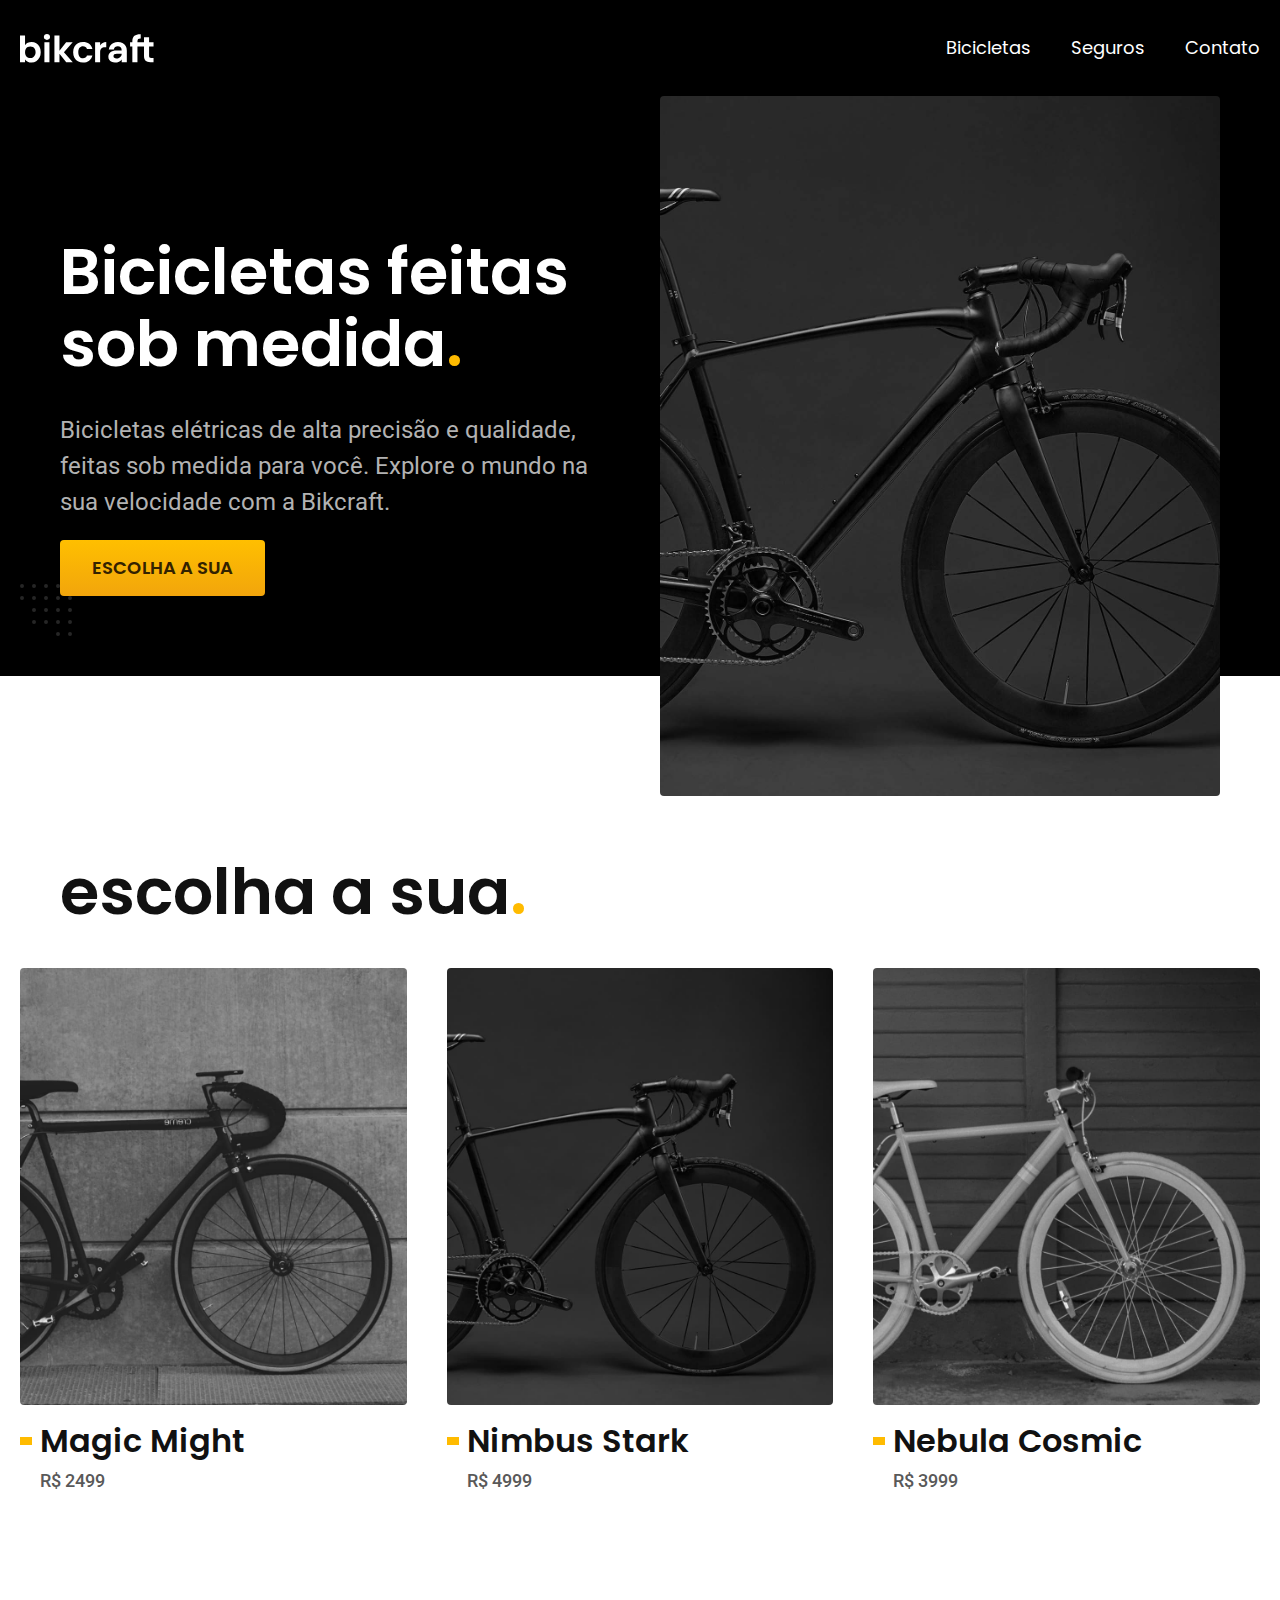
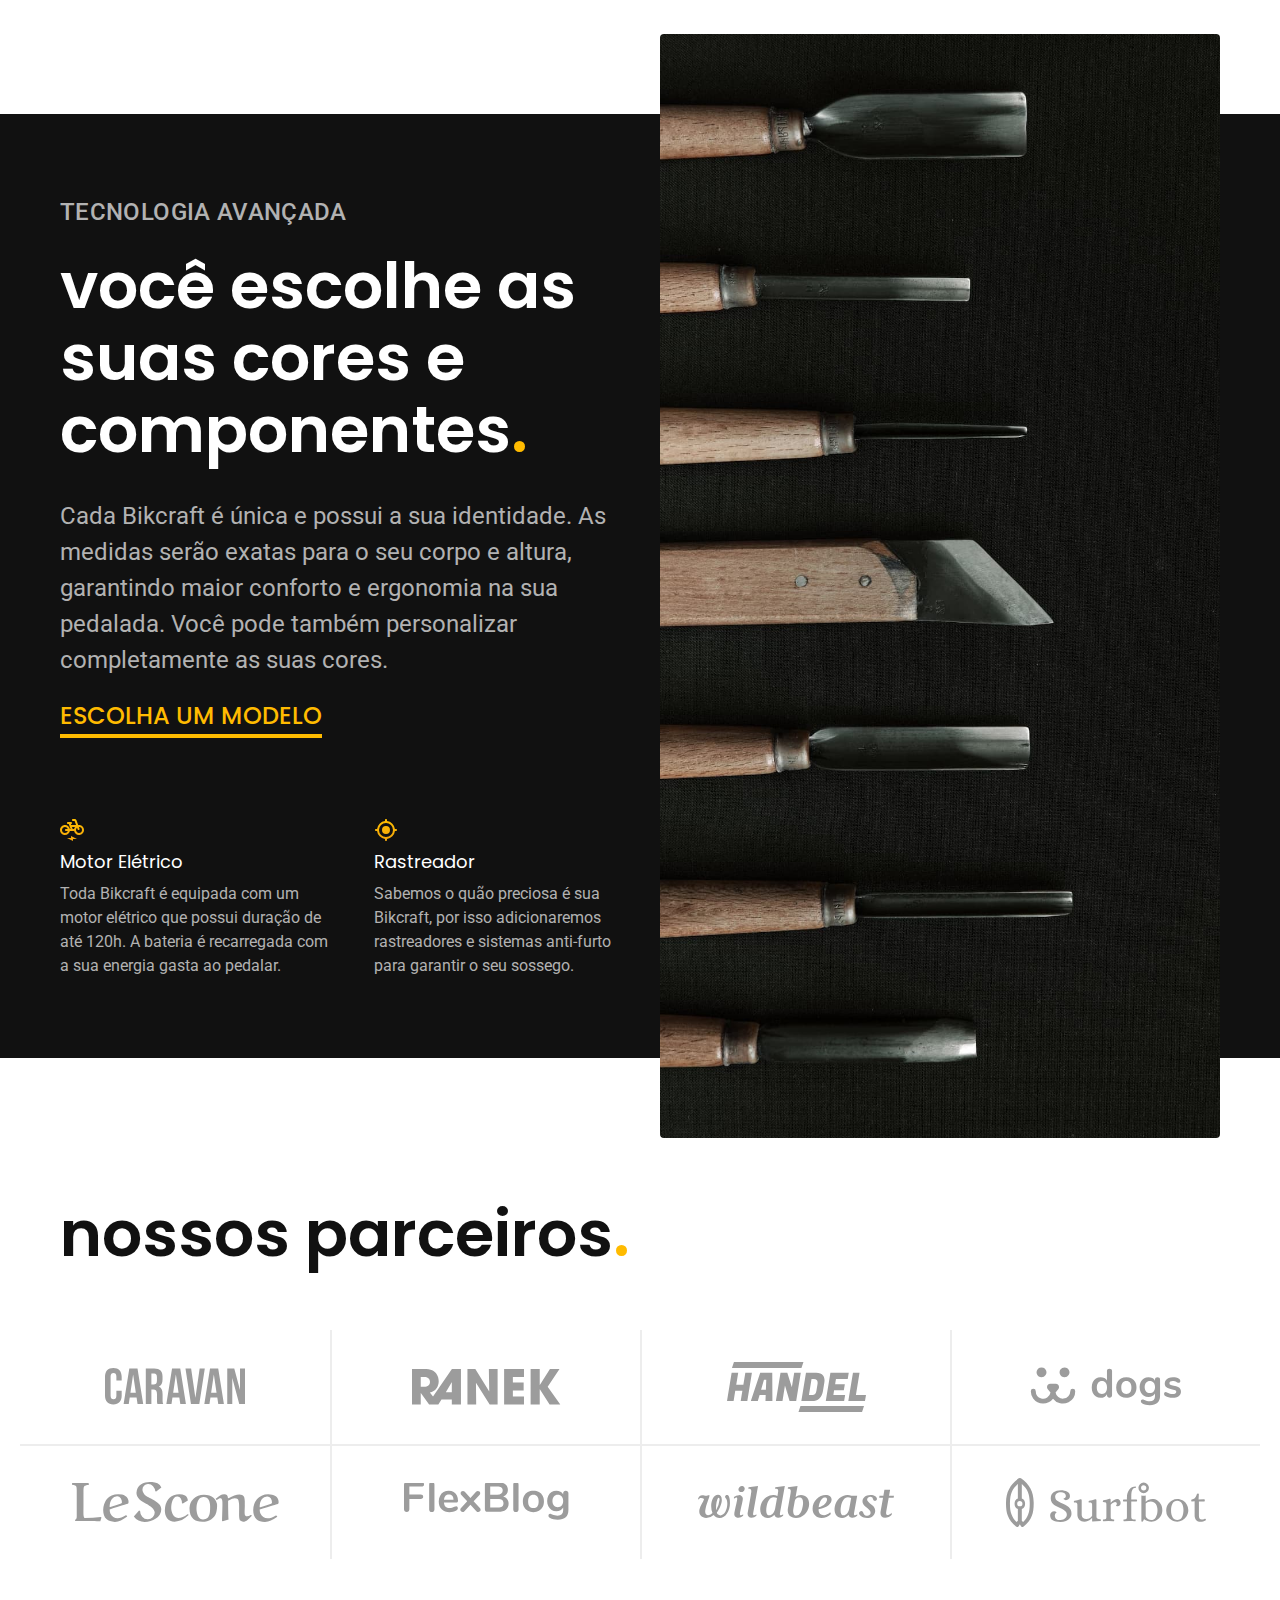
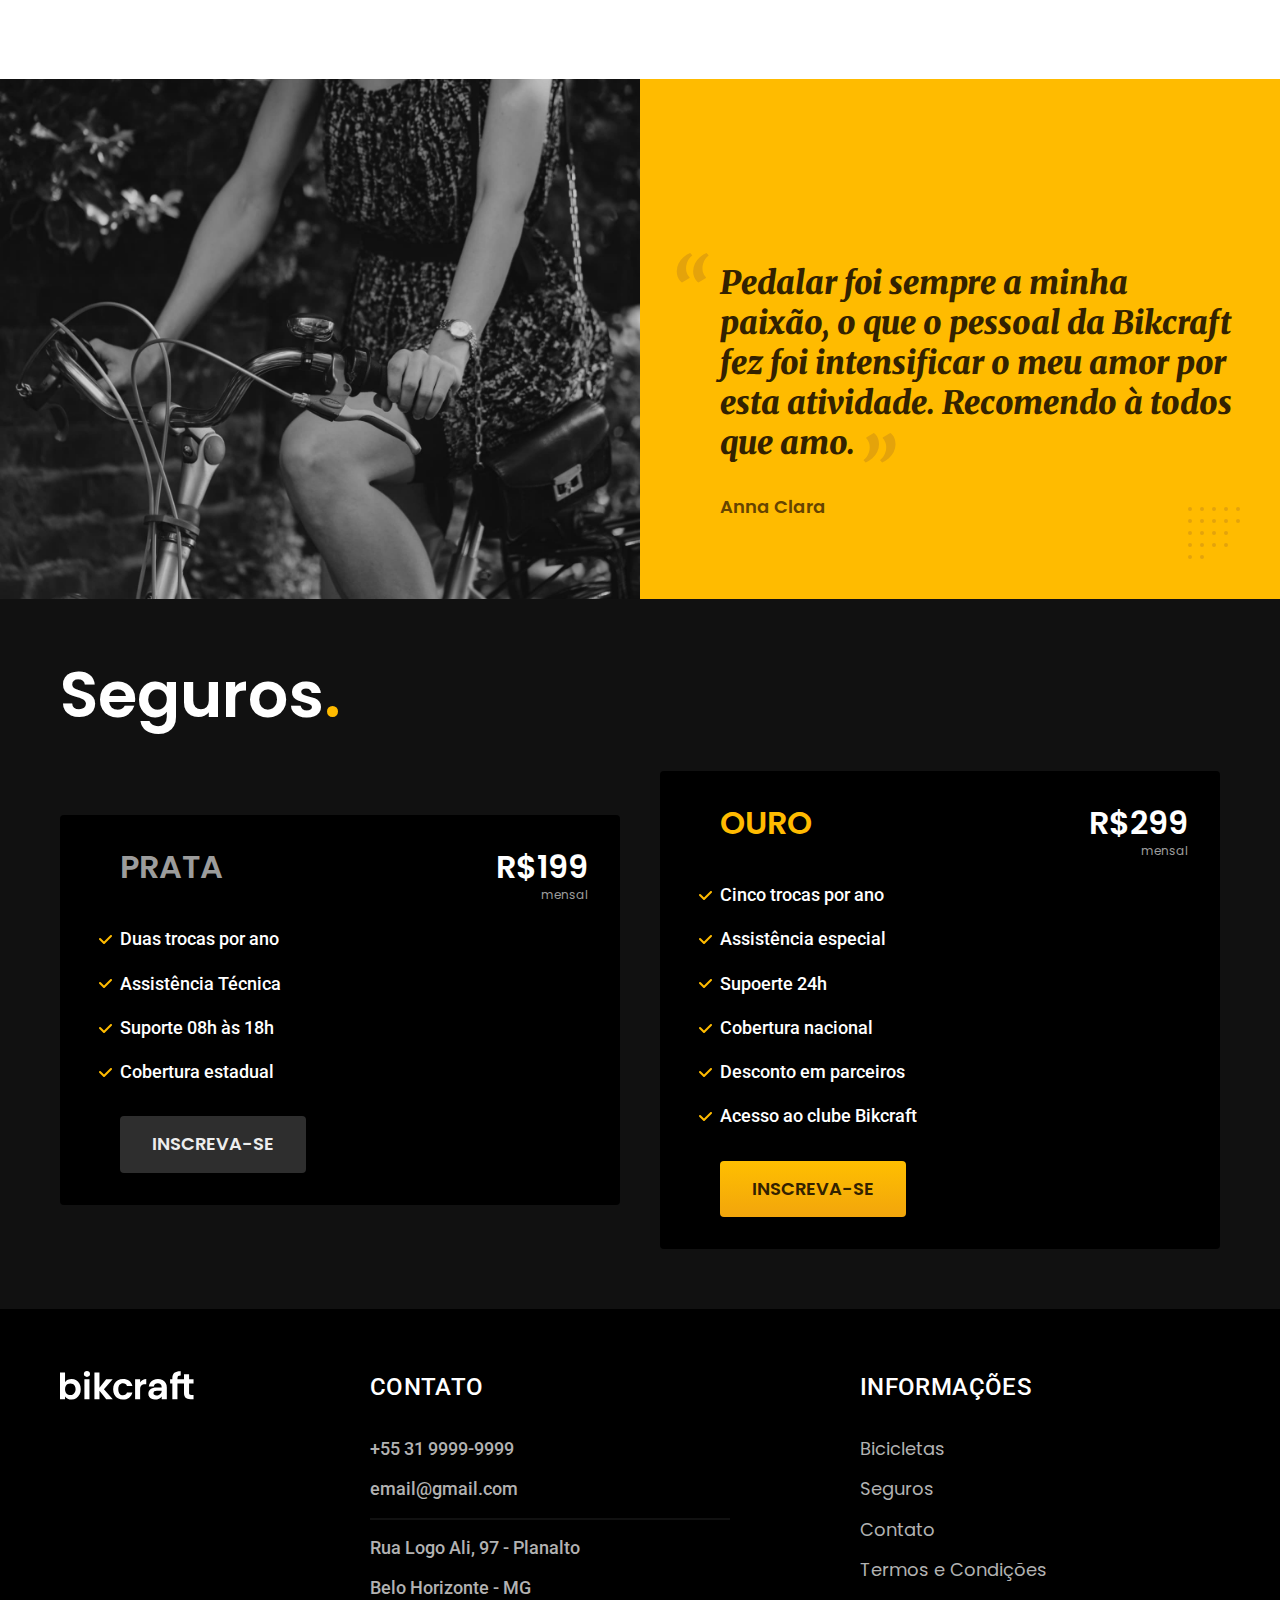
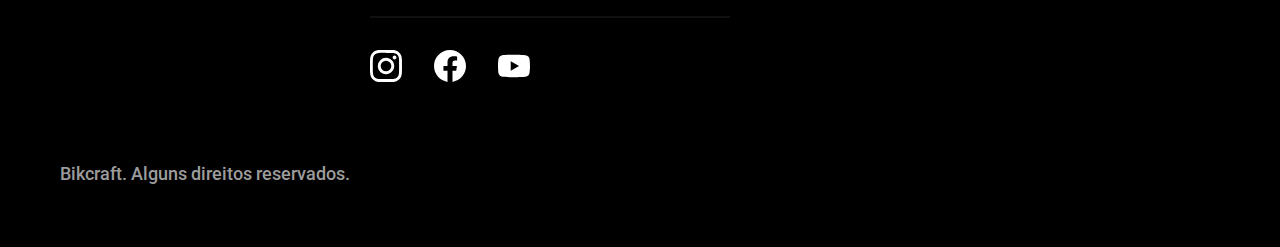
==== bikcraft/projeto-bikcraft/index.html @ 056b0518 "Add files via upload" ====
<!DOCTYPE html>
<html lang="pt-BR">

<head>
  <meta charset="UTF-8">
  <meta name="viewport" content="width=device-width, initial-scale=1.0">
  <title>Bikcraft - Bicicletas Elétricas</title>
  <meta name="description" content="Bicicletas Elétricas de alta precisão e qualidade feitas sob medida para o cliente. Explore o mundo na sua velocidade com a Bikcraft">
  <link rel="icon" href="./favicon.svg" type="image/svg+xml">
  <link rel="preload" href="./css/style.min.css" as="style">
  <link rel="stylesheet" href="./css/style.min.css">
  <link rel="preconnect" href="https://fonts.googleapis.com">
  <link rel="preconnect" href="https://fonts.gstatic.com" crossorigin>
  <link href="https://fonts.googleapis.com/css2?family=Merriweather:ital,wght@1,900&family=Poppins:wght@400;600&family=Roboto:wght@400;500&display=swap" rel="stylesheet">
  <script>document.documentElement.classList.add('js')</script>
</head>

<body>
  <header class="header-bg">
    <div class="header">
      <a href="./">
        <img src="./img/bikcraft.svg" width="136" height="32" alt="Bikcraft logo">
      </a>
      <nav aria-label="primaria">
        <ul class="header-menu font-1-m cor-0">
          <li><a href="./bicicletas.html">Bicicletas</a></li>
          <li><a href="./seguros.html">Seguros</a></li>
          <li><a href="./contato.html">Contato</a></li>
          </li>
        </ul>
      </nav>
    </div>
  </header>

  <main class="introducao-bg">
    <div class="introducao container">
      <div class="introducao-conteudo">
        <h1 class="font-1-xxl cor-0 fadeInDown" data-anime="200">Bicicletas feitas sob medida<span class="cor-p1">.</span></h1>
        <p class="font-2-l cor-5 fadeInDown" data-anime="400">Bicicletas elétricas de alta precisão e qualidade, feitas sob medida para você. Explore o mundo na sua velocidade com a Bikcraft.</p>
        <a class="botao fadeInDown" data-anime="600" href="./bicicletas.html">Escolha a sua</a>
      </div>
      <picture data-anime="800" class="fadeInDown">
        <source media="(max-width: 800px)" srcset="./img/bicicletas/nimbus.jpg">
        <img src="./img/fotos/introducao.jpg" width="1280" height="1600" alt="Bicicleta elétrica preta">
      </picture>

    </div>
  </main>

  <article class="bicicletas-lista">
    <h2 class="font-1-xxl container">escolha a sua<span class="cor-p1">.</span></h2>
    <ul>
      <li>
        <a href="./bicicletas/magic.html">
          <img src="./img/bicicletas/magic-home.jpg" width="920" height="1040" alt="Bicicleta preta Magic-Home">
          <h3 class="font-1-xl">Magic Might</h3>
          <span class="font-2-m cor-8">R$ 2499</span>
        </a>
      </li>
      <li>
        <a href="./bicicletas/nimbus.html">
          <img src="./img/bicicletas/nimbus-home.jpg" width="920" height="1040" alt="Bicicleta preta Nimbus-Stark">
          <h3 class="font-1-xl">Nimbus Stark</h3>
          <span class="font-2-m cor-8">R$ 4999</span>
        </a>
      </li>
      <li>
        <a href="./bicicletas/magic.html">
          <img src="./img/bicicletas/nebula-home.jpg" width="920" height="1040" alt="Bicicleta cinza Nebula-Cosmic">
          <h3 class="font-1-xl">Nebula Cosmic</h3>
          <span class="font-2-m cor-8">R$ 3999</span>
        </a>
      </li>
    </ul>
  </article>

  <article class="tecnologia-bg">
    <div class="tecnologia container">
      <div class="tecnologia-conteudo">
        <span class="font-2-l-b cor-5">Tecnologia Avançada</span>
        <h2 class="font-1-xxl cor-0">você escolhe as suas cores e componentes<span class="cor-p1">.</span></h2>
        <p class="font-2-l cor-5">Cada Bikcraft é única e possui a sua identidade. As medidas serão exatas para o seu corpo e altura, garantindo maior conforto e ergonomia na sua pedalada. Você pode também personalizar completamente as suas cores.</p>
        <a class="link" href="./bicicletas.html">Escolha um modelo</a>
        <div class="tecnologia-vantagens">
          <div>
            <img src="./img/icones/eletrica.svg" width="24" height="24" alt="">
            <h3 class="font-1-m cor-0">Motor Elétrico</h3>
            <p class="font-2-s cor-5">Toda Bikcraft é equipada com um motor elétrico que possui duração de até 120h. A bateria é recarregada com a sua energia gasta ao pedalar.</p>
          </div>
          <div>
            <img src="./img/icones/rastreador.svg" width="24" height="24" alt="">
            <h3 class="font-1-m cor-0">Rastreador</h3>
            <p class="font-2-s cor-5">Sabemos o quão preciosa é sua Bikcraft, por isso adicionaremos rastreadores e sistemas anti-furto para garantir o seu sossego.</p>
          </div>
        </div>
      </div>
      <div class="tecnologia-imagem">
        <img src="./img/fotos/tecnologia.jpg" width="1200" height="1920" alt="">
      </div>
    </div>
  </article>

  <section class="parceiros" aria-label="Nossos Parceiros">
    <h2 class="font-1-xxl container">nossos parceiros<span class="cor-p1">.</span></h2>

    <ul>
      <li><img src="./img/parceiros/caravan.svg" width="140" height="38" alt="caravan"></li>
      <li><img src="./img/parceiros/ranek.svg" width="149" height="36" alt="ranek.svg"></li>
      <li><img src="./img/parceiros/handel.svg" width="139" height="50" alt="handel.svg"></li>
      <li><img src="./img/parceiros/dogs.svg" width="152" height="39" alt="dogs"></li>
      <li><img src="./img/parceiros/lescone.svg" width="208" height="41" alt="lescone.svg"></li>
      <li><img src="./img/parceiros/flexblog.svg" width="165" height="38" alt="flexblog.svg"></li>
      <li><img src="./img/parceiros/wildbeast.svg" width="196" height="34" alt="wildbeast.svg"></li>
      <li><img src="./img/parceiros/surfbot.svg" width="200" height="49" alt="surfbot.svg"></li>

    </ul>
  </section>

  <section class="depoimento" aria-label="Depoimento">
    <div>
      <img src="./img/fotos/depoimento.jpg" width="1560" height="1360" alt="Pessoa pedalando uma bicicleta Bikcraft">
    </div>
    <div class="depoimento-conteudo">
      <blockquote class="font-1-xl cor-p5">
        <p>Pedalar foi sempre a minha paixão, o que o pessoal da Bikcraft fez foi intensificar o meu amor por esta atividade. Recomendo à todos que amo.</p>
      </blockquote>
      <span class="font-1-m-b cor-p4">Anna Clara</span>
    </div>
  </section>

  <article class="seguros-bg">
    <div class="seguros container">
      <h2 class="font-1-xxl cor-0">Seguros<span class="cor-p1">.</span></h2>
      <div class="seguros-item">
        <h3 class="font-1-xl cor-6">PRATA</h3>
        <span class="font-1-xl cor-0">R$199 <span class="font-1-xs cor-6">mensal</span></span>
        <ul class="font-2-m cor-0">
          <li>Duas trocas por ano</li>
          <li>Assistência Técnica</li>
          <li>Suporte 08h às 18h</li>
          <li>Cobertura estadual</li>
        </ul>
        <a class="botao secundario" href="./orcamento.html">Inscreva-se</a>
      </div>
      <div class="seguros-item">
        <h3 class="font-1-xl cor-p1">OURO</h3>
        <span class="font-1-xl cor-0">R$299 <span class="font-1-xs cor-6">mensal</span></span>
        <ul class="font-2-m cor-0">
          <li>Cinco trocas por ano</li>
          <li>Assistência especial</li>
          <li>Supoerte 24h</li>
          <li>Cobertura nacional</li>
          <li>Desconto em parceiros</li>
          <li>Acesso ao clube Bikcraft</li>
        </ul>
        <a class="botao" href="./orcamento.html">Inscreva-se</a>
      </div>
    </div>
  </article>

  <footer class="footer-bg">
    <div class="footer container">
      <img src="./img/bikcraft.svg" width="136" height="32" alt="Bikcraft">
      <div class="footer-contato">
        <h3 class="font-2-l-b cor-0">CONTATO</h3>
        <ul class="font-2-m cor-5">
          <li><a href="tel:+553199999999">+55 31 9999-9999</a></li>
          <li><a href="mailto:email@gmail.com">email@gmail.com</a></li>
          <li>Rua Logo Ali, 97 - Planalto</li>
          <li>Belo Horizonte - MG</li>
        </ul>
        <div class="footer-redes">
          <a href="./">
            <img src="./img/redes/instagram.svg" alt="Instagram">
          </a>
          <a href="./">
            <img src="./img/redes/facebook.svg" alt="Facebook">
          </a>
          <a href="./">
            <img src="./img/redes/youtube.svg" alt="Youtube">
          </a>
        </div>
      </div>
      <div class="footer-informacoes">
        <h3 class="font-2-l-b cor-0">Informações</h3>
        <nav>
          <ul class="font-1-m cor-5">
            <li><a href="./bicicletas.html">Bicicletas</a></li>
            <li><a href="./seguros.html">Seguros</a></li>
            <li><a href="./contato.html">Contato</a></li>
            <li><a href="./termos.html">Termos e Condições</a></li>
          </ul>
        </nav>
      </div>
      <p class="footer-copy font-2-m cor-6">Bikcraft. Alguns direitos reservados.</p>
    </div>
  </footer>

  <script src="./js/plugins/simple-anime.js"></script>
  <script src="./js/script.js"></script>
</body>

</html>
---- bikcraft/projeto-bikcraft/css/style.min.css ----
body{margin:0;font-family:Arial,Helvetica,sans-serif;color:#111}blockquote,dd,h1,h2,h3,h4,p,ul{margin:0}ul{margin:0;padding:0;list-style:none}a{text-decoration:none;color:inherit}img{max-width:100%;height:auto;display:block}img[src$=".jpg"]{border-radius:4px}.font-1-xs{font:400 0.75rem/1.35 Poppins,sans-serif}.font-2-xs{font:400 0.875rem/1.43 Roboto,sans-serif}.font-1-s{font:400 1rem/1.5 Poppins,sans-serif}.font-2-s{font:400 1rem/1.5 Roboto,sans-serif}.font-1-m,.font-1-m-b{font:400 1.125rem/1.35 Poppins,sans-serif}.font-1-m-b{font-weight:600}.font-2-m{font:500 1.125rem/1.35 Roboto,sans-serif}.font-1-l{font:400 1.5rem/1.5 Poppins,sans-serif}.font-2-l,.font-2-l-b{font:400 1.5rem/1.5 Roboto,sans-serif}.font-2-l-b{font-weight:500;letter-spacing:.015em;text-transform:uppercase}.font-1-xl{font:600 2rem/1.25 Poppins,sans-serif}.font-2-xl{font:500 2rem/1.25 Roboto,sans-serif}.font-1-xxl{font:600 4rem/1.125 Poppins,sans-serif}@media (max-width:1200px){.font-1-xxl{font-size:3rem}.font-2-l,.font-2-l-b{font-size:1.125rem}}@media (max-width:800px){.font-1-xxl{font-size:2rem}.font-1-xl,.font-2-xl{font-size:1.5rem}}:root{--cor-0:#ffffff;--cor-1:#f7f7f7;--cor-2:#ededed;--cor-3:#dedede;--cor-4:#cccccc;--cor-5:#b2b2b2;--cor-6:#9c9c9c;--cor-7:#717171;--cor-8:#595959;--cor-9:#404040;--cor-10:#2e2e2e;--cor-11:#111111;--cor-12:#000000;--cor-p1:#ffbb00;--cor-p2:#e4a30b;--cor-p3:#a66f00;--cor-p4:#664400;--cor-p5:#332200}.cor-0{color:var(--cor-0)}.cor-1{color:var(--cor-1)}.cor-2{color:var(--cor-2)}.cor-3{color:var(--cor-3)}.cor-4{color:var(--cor-4)}.cor-5{color:var(--cor-5)}.cor-6{color:var(--cor-6)}.cor-7{color:var(--cor-7)}.cor-8{color:var(--cor-8)}.cor-9{color:var(--cor-9)}.cor-10{color:var(--cor-10)}.cor-11{color:var(--cor-11)}.cor-12{color:var(--cor-12)}.cor-p1{color:var(--cor-p1)}.cor-p2{color:var(--cor-p2)}.cor-p3{color:var(--cor-p3)}.cor-p4{color:var(--cor-p4)}.cor-p5{color:var(--cor-p5)}.js .fadeInDown{transform:translate3d(0,-20px,0)}.js .fadeInUp{transform:translate3d(0,20px,0)}.js .fadeInRight{transform:translate3d(20px,0,0)}.js .fadeInLeft{transform:translate3d(-20px,0,0)}.js [data-anime]{opacity:0}.js .anime{opacity:1;transform:none;transition:transform .8s,opacity .8s}.header-bg{background-color:var(--cor-12)}.header{display:flex;flex-wrap:wrap;gap:20px;justify-content:space-between;align-items:center;padding-top:20px;padding-bottom:20px;margin-left:20px;margin-right:20px}.header-menu{display:flex;gap:40px;flex-wrap:wrap}.header-menu a{display:inline-block;padding:16px 0;position:relative}.header-menu a::after{content:"";display:block;height:2px;width:0;background-color:var(--cor-0);margin-top:4px;transition:.3s;position:absolute}.header-menu a.ativo::after,.header-menu a:hover:after{width:100%}@media (max-width:800px){.header-menu{gap:20px}.header-menu a{background:var(--cor-11);padding:12px 16px;border-radius:4px}.header-menu a:hover{background-color:var(--cor-10)}.header a::after{display:none}}@media (max-width:600px){.header-menu{gap:12px}.header-menu a{padding:8px 12px;font-size:14px}}.footer-bg{background-color:var(--cor-12)}.footer{display:grid;grid-template-columns:3fr 5fr 4fr;gap:40px;padding-top:60px;padding-bottom:60px}.footer h3{margin-bottom:32px}.footer-contato ul{margin-bottom:32px}.footer-contato li:nth-child(2n):after{content:"";display:block;max-width:360px;height:2px;background:var(--cor-11);margin-top:16px}.footer li{margin-bottom:16px}.footer-redes{display:flex;gap:32px}.footer a:hover{color:var(--cor-0)}.footer-copy{grid-column:1/-1;margin-top:40px}@media (max-width:800px){.footer>img{display:none}.footer{grid-template-columns:1fr 1fr}}@media (max-width:600px){.footer{grid-template-columns:1fr;gap:60px}.footer-copy{margin-top:0}}.container{box-sizing:border-box;max-width:1200px;padding-left:20px;padding-right:20px;margin-left:auto;margin-right:auto}.botao{display:inline-block;padding:16px 32px;background:linear-gradient(#ffbf00,#f2a50c);border-radius:4px;box-shadow:0 1px 2px rgba(0,0,0,.1);text-transform:uppercase;color:var(--cor-p5);font:600 1.125rem/1.35 Poppins,sans-serif;max-width:max-content;border:none;cursor:pointer}.botao:hover{background:linear-gradient(#ffb60d,#e59417)}.botao.secundario{background:var(--cor-10);color:var(--cor-2)}.botao.secundario:hover{background:var(--cor-9)}.botao.seta{display:flex;align-items:center}.botao.seta::after{content:"";display:inline-block;width:18px;height:10px;margin-left:12px;background:url(../img/icones/seta.svg);transition:transform .2s}.botao.seta:hover::after{transform:translateX(4px)}@media (max-width:600px){.botao{padding:12px 16px;font-size:16px}}.link{display:inline-block;color:var(--cor-p1);font:500 1.5rem/1.5 Poppins,sans-serif;text-transform:uppercase}.link::after{content:"";display:block;width:100%;height:4px;background-color:currentColor}.link:hover{color:var(--cor-0)}.titulo-bg{padding-top:60px;padding-bottom:60px;background-color:var(--cor-11)}.titulo{background:url("../img/dec/top-right.svg") no-repeat top right 20px}.titulo p{margin-bottom:4px}@media (max-width:800px){.titulo-bg{padding-top:40px;padding-bottom:40px}.titulo p{font-size:1rem;text-transform:uppercase;font-weight:400}}.form{display:grid;grid-template-columns:1fr 1fr;gap:20px}.form label{display:block;font:400 1rem/1.5 Poppins,sans-serif;margin-bottom:4px}.form .col-2{grid-column:span 2}.form input[type=email],.form input[type=text],.form textarea{font:400 1rem/1.5 Roboto,sans-serif;background:var(--cor-1);border:1px solid var(--cor-2);padding:12px;border-radius:4px;width:100%;box-sizing:border-box}.form input[type=email]:focus,.form input[type=text]:focus,.form textarea:focus{outline:0;border-color:var(--cor-p1);background:var(--cor-0);box-shadow:0 0 0 2px #fea}@media (max-width:600px){.form{grid-template-columns:1fr}.form .col-2{grid-column:1}}.introducao-bg{background:var(--cor-12) url("../img/dec/bottom-left.svg") no-repeat bottom 160px left 20px;box-shadow:inset 0 -120px var(--cor-0)}.introducao{display:grid;grid-template-columns:1fr 1fr;gap:0 40px}.introducao-conteudo{align-self:end;padding-bottom:200px}.introducao img{height:100%;width:100%;object-fit:cover;border-radius:4px}.introducao h1{margin-bottom:32px}.introducao p{margin-bottom:20px}@media (max-width:800px){.introducao-bg{background:var(--cor-11);padding-top:40px;box-shadow:inset 0 -60px var(--cor-0)}.introducao{grid-template-columns:1fr;gap:32px}.introducao-conteudo{padding-bottom:0}.introducao h1{margin-bottom:16px}.introducao img{height:300px;width:100%}}.tecnologia-bg{background-color:var(--cor-11);box-shadow:inset 0 80px var(--cor-0),inset 0 -80px var(--cor-0)}.tecnologia{display:grid;grid-template-columns:1fr 1fr;gap:40px}.tecnologia-imagem img{height:100%;width:100%;object-fit:cover;object-position:left}.tecnologia-conteudo{padding-top:160px;padding-bottom:160px}.tecnologia-conteudo>span{display:block;margin-bottom:20px}.tecnologia-conteudo h2{margin-bottom:32px}.tecnologia-conteudo>p{margin-bottom:20px}.tecnologia a{margin-bottom:80px}.tecnologia-vantagens{display:flex;gap:40px}.tecnologia-vantagens h3{margin-bottom:8px;width:max-content}.tecnologia-vantagens img{width:24px;margin-bottom:8px}@media (max-width:800px){.tecnologia-bg{box-shadow:initial}.tecnologia{grid-template-columns:1fr}.tecnologia-conteudo{padding-top:60px;padding-bottom:60px}.tecnologia-imagem{display:none}.tecnologia a{margin-bottom:60px}}@media (max-width:800px){.tecnologia-vantagens{flex-direction:column}}.parceiros{padding-top:60px;padding-bottom:120px}.parceiros h2{margin-bottom:60px}.parceiros ul{padding:0 20px;max-width:1400px;display:grid;grid-template-columns:repeat(4,1fr);margin:0 auto}.parceiros li{display:flex;padding:32px;border-left:2px solid var(--cor-2)}.parceiros img{margin:auto}.parceiros li:first-child,.parceiros li:nth-child(5){border-left:none}.parceiros li:nth-child(n+5){border-top:2px solid var(--cor-2)}@media (max-width:800px){.parceiros{padding-bottom:60px}.parceiros li{display:flex;padding:20px}.parceiros h2{margin-bottom:20px}.parceiros ul{grid-template-columns:repeat(2,1fr)}.parceiros li:nth-child(n+3){border-top:2px solid var(--cor-2)}.parceiros li:nth-child(odd){border-left:none}}.depoimento{display:grid;grid-template-columns:1fr 1fr;background-color:var(--cor-p1);overflow:hidden}.depoimento img{width:100%;height:100%;object-fit:cover;border-radius:0}.depoimento-conteudo{padding:40px 40px 80px 80px;align-self:end;background:url("../img/dec/bottom-right-p.svg") no-repeat bottom 40px right 40px}.depoimento-conteudo p{max-width:32ch;font-family:Merriweather,serif;font-style:italic;font-weight:900;margin-bottom:32px;position:relative}.depoimento p::after,.depoimento p::before{font-size:5rem;color:var(--cor-p2);position:absolute}.depoimento p::before{content:"“";left:-50px;top:-20px}.depoimento p::after{content:"”"}@media (min-width:1200px){.depoimento img{max-height:520px}}@media (max-width:800px){.depoimento{grid-template-columns:1fr;text-align:center}.depoimento img{max-height:200px}.depoimento-conteudo{padding:40px 20px;justify-self:center}}.bicicleta{display:grid;grid-template-columns:1fr 1fr;align-items:start;gap:40px;padding-top:60px;padding-bottom:60px}#bicicleta .titulo p{text-transform:uppercase}.bicicleta-imagens{display:flex;flex-wrap:wrap;gap:20px;margin-left:20px}.bicicleta-imagens img{flex:1;min-width:200px}.bicicleta-imagens img:first-child{min-width:100%}.bicicleta-conteudo>p{margin-bottom:32px}.bicicleta-comprar{display:grid;grid-template-columns:max-content auto;align-items:center;justify-items:start;gap:8px 12px;margin-bottom:40px}.bicicleta-comprar a{grid-row:span 2}.bicicleta-comprar span{display:flex;align-items:center;background-color:var(--cor-12);padding:4px 8px;border-radius:4px;gap:8px}.bicicleta-conteudo h2{text-transform:uppercase;letter-spacing:.015rem;margin-bottom:12px}.bicicleta-ficha,.bicicleta-informacoes{padding:32px;background-color:var(--cor-12);border-radius:4px;margin-right:32px}.bicicleta-informacoes{margin-bottom:40px;display:grid;grid-template-columns:1fr 1fr;gap:32px}.bicicleta-informacoes img{width:24px;margin-bottom:8px}.bicicleta-informacoes h3{margin-bottom:8px}.bicicleta-ficha li{padding:4px 0;display:flex;justify-content:space-between;border-bottom:1px solid var(--cor-11)}.bicicleta-ficha li:last-child{border-bottom:none}.bicicleta-ficha span{color:var(--cor-6)}@media (max-width:800px){.bicicleta{grid-template-columns:1fr;padding-top:40px;padding-bottom:40px}.bicicleta-imagens{grid-row:2}.bicicleta-conteudo{padding:20px}}@media (max-width:400px){.bicicleta-informacoes{grid-template-columns:1fr}.bicicleta-comprar{grid-template-columns:1fr}}.seguro-bg{background-color:var(--cor-11);box-shadow:inset 0 120px var(--cor-0),inset 0 -120px var(--cor-12)}.seguro{display:grid;grid-template-columns:1fr 1fr;gap:40px}.seguro-imagem img{width:100%;height:100%;object-fit:cover}.seguro-conteudo{padding-top:180px;padding-bottom:180px}.seguro h2{margin-bottom:32px}.seguro p{margin-bottom:20px}@media (max-width:800px){.seguro{grid-template-columns:1fr}.seguro-conteudo{grid-row:1;padding-top:40px;padding-bottom:0}.seguro-bg{box-shadow:inset 0 -60px var(--cor-12)}}.bicicletas-lista{padding-top:60px;padding-bottom:120px}.bicicletas-lista h2{margin-bottom:40px}.bicicletas-lista ul{display:flex;gap:40px;padding:0 20px 20px 20px;max-width:1400px;margin-left:auto;margin-right:auto;overflow-x:auto}#bicicleta .bicicletas-lista ul{padding:0 0 20px 0}.bicicletas-lista li{flex:1;min-width:280px}.bicicletas-lista a{display:block}.bicicletas-lista img{margin-bottom:16px}.bicicletas-lista h3{margin-bottom:8px;display:flex;align-items:center}.bicicletas-lista h3::before{content:"";display:inline-block;height:8px;width:12px;margin-right:8px;background-color:var(--cor-p1);transition:width .2s}.bicicletas-lista a:hover h3::before{width:24px}.bicicletas-lista li span{padding-left:20px}@media (max-width:800px){.bicicletas-lista{padding-bottom:60px}.bicicletas-lista ul{gap:20px}}.bicicletas-bg{background-image:linear-gradient(to right,var(--cor-0) 30%,var(--cor-11) 0)}.bicicletas{display:grid;grid-template-columns:1fr 1fr;gap:40px;padding-top:60px;padding-bottom:60px;background:url("../img/dec/top-right.svg") no-repeat top 40px right 20px}.bicicletas-imagem{position:relative}.bicicletas-imagem span{background:var(--cor-12);padding:8px 16px 8px 8px;display:inline-block;position:absolute;top:20px;right:0;border-radius:4px 0 0 4px}.bicicletas-conteudo{display:grid;grid-template-columns:1fr auto;align-content:start}.bicicletas h2,.bicicletas p{grid-column:1/-1}.bicicletas h2{margin-bottom:20px}.bicicletas h2::before{content:"";display:block;width:12px;height:8px;background-color:var(--cor-p1);margin-bottom:8px}.bicicletas p{margin-bottom:32px}.bicicletas a{place-self:end}.bicicletas li{display:flex;align-items:center}.bicicletas li+li{margin-top:16px}.bicicletas-conteudo img{width:24px;margin-right:8px}@media (max-width:800px){.bicicletas-bg{background:var(--cor-11)}.bicicletas{grid-template-columns:1fr;gap:20px;padding-top:40px;padding-bottom:40px}}@media (max-width:600px){.bicicletas-conteudo{grid-template-columns:1fr}.bicicletas-conteudo ul{font-size:1rem;grid-template-columns:1fr 1fr;margin-bottom:32px}.bicicletas a{place-self:start}}#contato{background:linear-gradient(var(--cor-11) 600px,var(--cor-1) 0)}.contato{display:grid;grid-template-columns:5fr 7fr}.contato-dados,.contato-formulario{padding:60px;box-shadow:0 1px 2px rgba(0,0,0,.1)}.contato-dados{border-radius:4px 0 0 4px;background:var(--cor-12);background:var(--cor-12) url("../img/dec/bottom-left.svg") no-repeat bottom 20px left 20px}.contato-formulario{border-radius:0 5px 5px 0;background:var(--cor-0) url("../img/dec/bottom-right.svg") no-repeat bottom 20px right 20px}.contato-dados h2{margin-bottom:60px}.contato-endereco{margin-bottom:32px;padding-left:28px;background:url(../img/icones/local.svg) no-repeat 0 2px}.contato-endereco p{margin-bottom:8px}.contato-meios a{display:block;max-width:max-content;margin-bottom:8px;padding-left:28px}.contato-meios a:hover{color:var(--cor-0)}.contato-meios a:first-child{background:url("../img/icones/email.svg") no-repeat 0 2px}.contato-meios a:nth-child(2){margin-bottom:32px}.contato-meios a:nth-child(3){background:url("../img/icones/telefone.svg") no-repeat 0 2px;margin-bottom:60px}.contato-redes{display:flex;gap:32px;padding-left:28px}@media (max-width:800px){.contato{grid-template-columns:1fr}.contato-dados,.contato-formulario{padding:20px}.contato-dados{border-radius:4px 4px 0 0;background:var(--cor-12)}.contato-formulario{border-radius:0 0 4px 4px}.contato-dados h2,.contato-meios a:nth-child(3){margin-bottom:32px}.contato-redes{margin-bottom:12px}}.lojas{display:grid;grid-template-columns:1fr 1fr;gap:0 40px;padding-top:120px;padding-bottom:120px}.lojas h2{grid-column:1/-1;margin-bottom:60px}.lojas img{border-radius:4px 4px 0 0}.lojas-item{border-radius:4px;background-color:var(--cor-0);box-shadow:0 1px 2px rgba(0,0,0,.1)}.lojas-conteudo{display:grid;grid-template-columns:1fr 1fr;gap:32px 16px;padding:32px}.lojas-conteudo h3,.lojas-tempo{grid-column:1/-1}.lojas-dados{display:grid;gap:8px;border-left:2px solid var(--cor-2);padding-left:12px}.lojas-tempo{display:flex;align-items:center;gap:8px}@media (max-width:800px){.lojas{gap:20px;padding-top:60px;padding-bottom:60px}.lojas h2{margin-bottom:32px}.lojas-conteudo{grid-template-columns:1fr}}@media (max-width:600px){.lojas{grid-template-columns:1fr}}.perguntas{padding-top:120px;padding-bottom:120px}.perguntas h2{margin-bottom:60px}.perguntas dl>div{padding:20px;border-radius:4px}.perguntas dl>div:nth-child(odd){background-color:var(--cor-1)}.perguntas button{display:grid;grid-template-columns:auto 1fr auto;align-items:center;gap:8px;cursor:pointer;border:none;background:0 0;width:100%;text-align:left}.perguntas button::before{content:"";display:inline-block;width:12px;height:8px;background-color:var(--cor-p1)}.perguntas button::after{content:"";display:inline-block;width:14px;height:6px;background:url(../img/icones/seta-abrir.svg);transition:.3s}.perguntas button:hover::after,.perguntas button[aria-expanded=true]::after{transform:rotate(180deg)}.js .perguntas dd{display:none}.js .perguntas dd.ativa{display:block}.perguntas dd{padding-top:16px;padding-left:20px;max-width:80ch}@media (max-width:800px){.perguntas{padding-top:60px;padding-bottom:60px}.perguntas h2{margin-bottom:40px}}.seguros-bg{background:var(--cor-11)}.seguros{padding-top:60px;padding-bottom:60px;display:grid;grid-template-columns:1fr 1fr;gap:40px;align-items:center}#seguros .seguros{padding-top:0}.seguros h2{grid-column:1/-1}.seguros-item{background-color:var(--cor-12);padding:32px 32px 32px 60px;display:grid;grid-template-columns:1fr auto;border-radius:4px}.seguros-item h3{margin-bottom:40px}.seguros-item span{grid-column:2;display:block;text-align:right}.seguros-item ul{grid-column:1/-1;margin-bottom:32px}.seguros-item li{display:flex;align-items:center;position:relative}.seguros-item li+li{margin-top:20px}.seguros-item li::before{content:"";display:inline-block;width:13px;height:9px;background-image:url(../img/icones/lista.svg);position:absolute;left:-21px}.seguros-item a{grid-column:1/-1}@media (max-width:800px){.seguros{grid-template-columns:1fr}}.vantagens-bg{background-color:var(--cor-12)}.vantagens{padding-top:120px;padding-bottom:120px}.vantagens h2{margin-bottom:60px}.vantagens ul{display:grid;grid-template-columns:repeat(auto-fit,minmax(280px,max-content));gap:40px 80px}.vantagens h3,.vantagens img{margin-bottom:8px}@media (max-width:800px){.vantagens{padding-top:60px;padding-bottom:60px}.vantagens h2{margin-bottom:40px}.vantagens ul{gap:20px}}.termos{padding-top:80px;padding-bottom:80px}.termos h2{font-weight:600}.termos p+h2{margin-top:40px}.termos p{max-width:75ch;margin-bottom:24px}#orcamento{background:linear-gradient(var(--cor-11) 600px,var(--cor-1) 0)}.orcamento{display:grid;grid-template-columns:5fr 7fr;padding-bottom:120px}.orcamento h2{text-transform:uppercase;position:relative;display:flex;align-items:center}.orcamento h2::before{content:"";display:inline-block;width:4px;height:8px;background-color:var(--cor-p1);position:absolute;left:-12px}.orcamento-dados,.orcamento-produto{padding:60px;box-shadow:0 1px 2px rgba(0,0,0,.1)}.orcamento-produto{border-radius:5px 0 0 5px;background:var(--cor-12) url("../img/dec/bottom-left.svg") no-repeat bottom 20px left 20px;display:grid;grid-template-columns:1fr 1fr;gap:20px;align-content:start}.orcamento-produto>*{grid-column:1/-1}.orcamento-produto>label{grid-column:initial}.orcamento-produto label{font:400 1rem/1.5 Poppins,sans-serif;color:var(--cor-4);background-color:var(--cor-10);padding:12px 16px;border-radius:4px;cursor:pointer;display:grid;grid-template-columns:auto 1fr auto;align-items:center;border:1px solid var(--cor-10);margin-bottom:20px}.orcamento-produto input:checked+label{background:var(--cor-0);color:var(--cor-11)}.orcamento-produto label::before{content:"";display:inline-block;box-sizing:border-box;width:12px;height:12px;border:1px solid var(--cor-6);border-radius:50%;margin-right:8px}.orcamento-produto input:checked+label::before{border-color:var(--cor-7);box-shadow:inset 0 0 0 3px var(--cor-0),inset 0 0 0 6px var(--cor-7)}.orcamento-produto label:hover{background-color:var(--cor-9);border-color:var(--cor-9)}.orcamento-produto input:focus+label{box-shadow:0 0 0 2px var(--cor-p1);border-color:var(--cor-12)}.orcamento-produto label span{display:none}.orcamento-produto input:checked+label span{display:inline-block}.orcamento-produto input{opacity:0;position:absolute;pointer-events:none}.orcamento-dados{border-radius:0 5px 5px 0;background:var(--cor-0) url("../img/dec/bottom-right.svg") no-repeat bottom 20px right 20px}.orcamento-conteudo{display:none}.orcamento-conteudo h2,.orcamento-dados h2:nth-of-type(n+2){margin-top:20px}#bikcraft:checked~#orcamento-bikcraft,#seguro:checked~#orcamento-seguro{display:grid;gap:20px}.orcamento-detalhes{display:none;background:var(--cor-0);padding:20px;grid-template-columns:1fr 1fr;border-radius:4px;align-items:center;margin-bottom:20px}.orcamento-detalhes li{display:flex;align-items:center;margin-bottom:8px}.orcamento-detalhes li img{width:16px;margin-right:8px}.orcamento-produto input:checked+label+.orcamento-detalhes{display:grid}@media (max-width:1200px){.orcamento-dados,.orcamento-produto{padding:32px}}@media (max-width:800px){.orcamento{grid-template-columns:1fr}.orcamento-produto{border-radius:5px 5px 0 0;background:var(--cor-12)}.orcamento-dados{border-radius:0 0 5px 5px}}@media (max-width:400px){.orcamento-produto{grid-template-columns:1fr}}
---- bikcraft/projeto-bikcraft/css/style.min.css ----
body{margin:0;font-family:Arial,Helvetica,sans-serif;color:#111}blockquote,dd,h1,h2,h3,h4,p,ul{margin:0}ul{margin:0;padding:0;list-style:none}a{text-decoration:none;color:inherit}img{max-width:100%;height:auto;display:block}img[src$=".jpg"]{border-radius:4px}.font-1-xs{font:400 0.75rem/1.35 Poppins,sans-serif}.font-2-xs{font:400 0.875rem/1.43 Roboto,sans-serif}.font-1-s{font:400 1rem/1.5 Poppins,sans-serif}.font-2-s{font:400 1rem/1.5 Roboto,sans-serif}.font-1-m,.font-1-m-b{font:400 1.125rem/1.35 Poppins,sans-serif}.font-1-m-b{font-weight:600}.font-2-m{font:500 1.125rem/1.35 Roboto,sans-serif}.font-1-l{font:400 1.5rem/1.5 Poppins,sans-serif}.font-2-l,.font-2-l-b{font:400 1.5rem/1.5 Roboto,sans-serif}.font-2-l-b{font-weight:500;letter-spacing:.015em;text-transform:uppercase}.font-1-xl{font:600 2rem/1.25 Poppins,sans-serif}.font-2-xl{font:500 2rem/1.25 Roboto,sans-serif}.font-1-xxl{font:600 4rem/1.125 Poppins,sans-serif}@media (max-width:1200px){.font-1-xxl{font-size:3rem}.font-2-l,.font-2-l-b{font-size:1.125rem}}@media (max-width:800px){.font-1-xxl{font-size:2rem}.font-1-xl,.font-2-xl{font-size:1.5rem}}:root{--cor-0:#ffffff;--cor-1:#f7f7f7;--cor-2:#ededed;--cor-3:#dedede;--cor-4:#cccccc;--cor-5:#b2b2b2;--cor-6:#9c9c9c;--cor-7:#717171;--cor-8:#595959;--cor-9:#404040;--cor-10:#2e2e2e;--cor-11:#111111;--cor-12:#000000;--cor-p1:#ffbb00;--cor-p2:#e4a30b;--cor-p3:#a66f00;--cor-p4:#664400;--cor-p5:#332200}.cor-0{color:var(--cor-0)}.cor-1{color:var(--cor-1)}.cor-2{color:var(--cor-2)}.cor-3{color:var(--cor-3)}.cor-4{color:var(--cor-4)}.cor-5{color:var(--cor-5)}.cor-6{color:var(--cor-6)}.cor-7{color:var(--cor-7)}.cor-8{color:var(--cor-8)}.cor-9{color:var(--cor-9)}.cor-10{color:var(--cor-10)}.cor-11{color:var(--cor-11)}.cor-12{color:var(--cor-12)}.cor-p1{color:var(--cor-p1)}.cor-p2{color:var(--cor-p2)}.cor-p3{color:var(--cor-p3)}.cor-p4{color:var(--cor-p4)}.cor-p5{color:var(--cor-p5)}.js .fadeInDown{transform:translate3d(0,-20px,0)}.js .fadeInUp{transform:translate3d(0,20px,0)}.js .fadeInRight{transform:translate3d(20px,0,0)}.js .fadeInLeft{transform:translate3d(-20px,0,0)}.js [data-anime]{opacity:0}.js .anime{opacity:1;transform:none;transition:transform .8s,opacity .8s}.header-bg{background-color:var(--cor-12)}.header{display:flex;flex-wrap:wrap;gap:20px;justify-content:space-between;align-items:center;padding-top:20px;padding-bottom:20px;margin-left:20px;margin-right:20px}.header-menu{display:flex;gap:40px;flex-wrap:wrap}.header-menu a{display:inline-block;padding:16px 0;position:relative}.header-menu a::after{content:"";display:block;height:2px;width:0;background-color:var(--cor-0);margin-top:4px;transition:.3s;position:absolute}.header-menu a.ativo::after,.header-menu a:hover:after{width:100%}@media (max-width:800px){.header-menu{gap:20px}.header-menu a{background:var(--cor-11);padding:12px 16px;border-radius:4px}.header-menu a:hover{background-color:var(--cor-10)}.header a::after{display:none}}@media (max-width:600px){.header-menu{gap:12px}.header-menu a{padding:8px 12px;font-size:14px}}.footer-bg{background-color:var(--cor-12)}.footer{display:grid;grid-template-columns:3fr 5fr 4fr;gap:40px;padding-top:60px;padding-bottom:60px}.footer h3{margin-bottom:32px}.footer-contato ul{margin-bottom:32px}.footer-contato li:nth-child(2n):after{content:"";display:block;max-width:360px;height:2px;background:var(--cor-11);margin-top:16px}.footer li{margin-bottom:16px}.footer-redes{display:flex;gap:32px}.footer a:hover{color:var(--cor-0)}.footer-copy{grid-column:1/-1;margin-top:40px}@media (max-width:800px){.footer>img{display:none}.footer{grid-template-columns:1fr 1fr}}@media (max-width:600px){.footer{grid-template-columns:1fr;gap:60px}.footer-copy{margin-top:0}}.container{box-sizing:border-box;max-width:1200px;padding-left:20px;padding-right:20px;margin-left:auto;margin-right:auto}.botao{display:inline-block;padding:16px 32px;background:linear-gradient(#ffbf00,#f2a50c);border-radius:4px;box-shadow:0 1px 2px rgba(0,0,0,.1);text-transform:uppercase;color:var(--cor-p5);font:600 1.125rem/1.35 Poppins,sans-serif;max-width:max-content;border:none;cursor:pointer}.botao:hover{background:linear-gradient(#ffb60d,#e59417)}.botao.secundario{background:var(--cor-10);color:var(--cor-2)}.botao.secundario:hover{background:var(--cor-9)}.botao.seta{display:flex;align-items:center}.botao.seta::after{content:"";display:inline-block;width:18px;height:10px;margin-left:12px;background:url(../img/icones/seta.svg);transition:transform .2s}.botao.seta:hover::after{transform:translateX(4px)}@media (max-width:600px){.botao{padding:12px 16px;font-size:16px}}.link{display:inline-block;color:var(--cor-p1);font:500 1.5rem/1.5 Poppins,sans-serif;text-transform:uppercase}.link::after{content:"";display:block;width:100%;height:4px;background-color:currentColor}.link:hover{color:var(--cor-0)}.titulo-bg{padding-top:60px;padding-bottom:60px;background-color:var(--cor-11)}.titulo{background:url("../img/dec/top-right.svg") no-repeat top right 20px}.titulo p{margin-bottom:4px}@media (max-width:800px){.titulo-bg{padding-top:40px;padding-bottom:40px}.titulo p{font-size:1rem;text-transform:uppercase;font-weight:400}}.form{display:grid;grid-template-columns:1fr 1fr;gap:20px}.form label{display:block;font:400 1rem/1.5 Poppins,sans-serif;margin-bottom:4px}.form .col-2{grid-column:span 2}.form input[type=email],.form input[type=text],.form textarea{font:400 1rem/1.5 Roboto,sans-serif;background:var(--cor-1);border:1px solid var(--cor-2);padding:12px;border-radius:4px;width:100%;box-sizing:border-box}.form input[type=email]:focus,.form input[type=text]:focus,.form textarea:focus{outline:0;border-color:var(--cor-p1);background:var(--cor-0);box-shadow:0 0 0 2px #fea}@media (max-width:600px){.form{grid-template-columns:1fr}.form .col-2{grid-column:1}}.introducao-bg{background:var(--cor-12) url("../img/dec/bottom-left.svg") no-repeat bottom 160px left 20px;box-shadow:inset 0 -120px var(--cor-0)}.introducao{display:grid;grid-template-columns:1fr 1fr;gap:0 40px}.introducao-conteudo{align-self:end;padding-bottom:200px}.introducao img{height:100%;width:100%;object-fit:cover;border-radius:4px}.introducao h1{margin-bottom:32px}.introducao p{margin-bottom:20px}@media (max-width:800px){.introducao-bg{background:var(--cor-11);padding-top:40px;box-shadow:inset 0 -60px var(--cor-0)}.introducao{grid-template-columns:1fr;gap:32px}.introducao-conteudo{padding-bottom:0}.introducao h1{margin-bottom:16px}.introducao img{height:300px;width:100%}}.tecnologia-bg{background-color:var(--cor-11);box-shadow:inset 0 80px var(--cor-0),inset 0 -80px var(--cor-0)}.tecnologia{display:grid;grid-template-columns:1fr 1fr;gap:40px}.tecnologia-imagem img{height:100%;width:100%;object-fit:cover;object-position:left}.tecnologia-conteudo{padding-top:160px;padding-bottom:160px}.tecnologia-conteudo>span{display:block;margin-bottom:20px}.tecnologia-conteudo h2{margin-bottom:32px}.tecnologia-conteudo>p{margin-bottom:20px}.tecnologia a{margin-bottom:80px}.tecnologia-vantagens{display:flex;gap:40px}.tecnologia-vantagens h3{margin-bottom:8px;width:max-content}.tecnologia-vantagens img{width:24px;margin-bottom:8px}@media (max-width:800px){.tecnologia-bg{box-shadow:initial}.tecnologia{grid-template-columns:1fr}.tecnologia-conteudo{padding-top:60px;padding-bottom:60px}.tecnologia-imagem{display:none}.tecnologia a{margin-bottom:60px}}@media (max-width:800px){.tecnologia-vantagens{flex-direction:column}}.parceiros{padding-top:60px;padding-bottom:120px}.parceiros h2{margin-bottom:60px}.parceiros ul{padding:0 20px;max-width:1400px;display:grid;grid-template-columns:repeat(4,1fr);margin:0 auto}.parceiros li{display:flex;padding:32px;border-left:2px solid var(--cor-2)}.parceiros img{margin:auto}.parceiros li:first-child,.parceiros li:nth-child(5){border-left:none}.parceiros li:nth-child(n+5){border-top:2px solid var(--cor-2)}@media (max-width:800px){.parceiros{padding-bottom:60px}.parceiros li{display:flex;padding:20px}.parceiros h2{margin-bottom:20px}.parceiros ul{grid-template-columns:repeat(2,1fr)}.parceiros li:nth-child(n+3){border-top:2px solid var(--cor-2)}.parceiros li:nth-child(odd){border-left:none}}.depoimento{display:grid;grid-template-columns:1fr 1fr;background-color:var(--cor-p1);overflow:hidden}.depoimento img{width:100%;height:100%;object-fit:cover;border-radius:0}.depoimento-conteudo{padding:40px 40px 80px 80px;align-self:end;background:url("../img/dec/bottom-right-p.svg") no-repeat bottom 40px right 40px}.depoimento-conteudo p{max-width:32ch;font-family:Merriweather,serif;font-style:italic;font-weight:900;margin-bottom:32px;position:relative}.depoimento p::after,.depoimento p::before{font-size:5rem;color:var(--cor-p2);position:absolute}.depoimento p::before{content:"“";left:-50px;top:-20px}.depoimento p::after{content:"”"}@media (min-width:1200px){.depoimento img{max-height:520px}}@media (max-width:800px){.depoimento{grid-template-columns:1fr;text-align:center}.depoimento img{max-height:200px}.depoimento-conteudo{padding:40px 20px;justify-self:center}}.bicicleta{display:grid;grid-template-columns:1fr 1fr;align-items:start;gap:40px;padding-top:60px;padding-bottom:60px}#bicicleta .titulo p{text-transform:uppercase}.bicicleta-imagens{display:flex;flex-wrap:wrap;gap:20px;margin-left:20px}.bicicleta-imagens img{flex:1;min-width:200px}.bicicleta-imagens img:first-child{min-width:100%}.bicicleta-conteudo>p{margin-bottom:32px}.bicicleta-comprar{display:grid;grid-template-columns:max-content auto;align-items:center;justify-items:start;gap:8px 12px;margin-bottom:40px}.bicicleta-comprar a{grid-row:span 2}.bicicleta-comprar span{display:flex;align-items:center;background-color:var(--cor-12);padding:4px 8px;border-radius:4px;gap:8px}.bicicleta-conteudo h2{text-transform:uppercase;letter-spacing:.015rem;margin-bottom:12px}.bicicleta-ficha,.bicicleta-informacoes{padding:32px;background-color:var(--cor-12);border-radius:4px;margin-right:32px}.bicicleta-informacoes{margin-bottom:40px;display:grid;grid-template-columns:1fr 1fr;gap:32px}.bicicleta-informacoes img{width:24px;margin-bottom:8px}.bicicleta-informacoes h3{margin-bottom:8px}.bicicleta-ficha li{padding:4px 0;display:flex;justify-content:space-between;border-bottom:1px solid var(--cor-11)}.bicicleta-ficha li:last-child{border-bottom:none}.bicicleta-ficha span{color:var(--cor-6)}@media (max-width:800px){.bicicleta{grid-template-columns:1fr;padding-top:40px;padding-bottom:40px}.bicicleta-imagens{grid-row:2}.bicicleta-conteudo{padding:20px}}@media (max-width:400px){.bicicleta-informacoes{grid-template-columns:1fr}.bicicleta-comprar{grid-template-columns:1fr}}.seguro-bg{background-color:var(--cor-11);box-shadow:inset 0 120px var(--cor-0),inset 0 -120px var(--cor-12)}.seguro{display:grid;grid-template-columns:1fr 1fr;gap:40px}.seguro-imagem img{width:100%;height:100%;object-fit:cover}.seguro-conteudo{padding-top:180px;padding-bottom:180px}.seguro h2{margin-bottom:32px}.seguro p{margin-bottom:20px}@media (max-width:800px){.seguro{grid-template-columns:1fr}.seguro-conteudo{grid-row:1;padding-top:40px;padding-bottom:0}.seguro-bg{box-shadow:inset 0 -60px var(--cor-12)}}.bicicletas-lista{padding-top:60px;padding-bottom:120px}.bicicletas-lista h2{margin-bottom:40px}.bicicletas-lista ul{display:flex;gap:40px;padding:0 20px 20px 20px;max-width:1400px;margin-left:auto;margin-right:auto;overflow-x:auto}#bicicleta .bicicletas-lista ul{padding:0 0 20px 0}.bicicletas-lista li{flex:1;min-width:280px}.bicicletas-lista a{display:block}.bicicletas-lista img{margin-bottom:16px}.bicicletas-lista h3{margin-bottom:8px;display:flex;align-items:center}.bicicletas-lista h3::before{content:"";display:inline-block;height:8px;width:12px;margin-right:8px;background-color:var(--cor-p1);transition:width .2s}.bicicletas-lista a:hover h3::before{width:24px}.bicicletas-lista li span{padding-left:20px}@media (max-width:800px){.bicicletas-lista{padding-bottom:60px}.bicicletas-lista ul{gap:20px}}.bicicletas-bg{background-image:linear-gradient(to right,var(--cor-0) 30%,var(--cor-11) 0)}.bicicletas{display:grid;grid-template-columns:1fr 1fr;gap:40px;padding-top:60px;padding-bottom:60px;background:url("../img/dec/top-right.svg") no-repeat top 40px right 20px}.bicicletas-imagem{position:relative}.bicicletas-imagem span{background:var(--cor-12);padding:8px 16px 8px 8px;display:inline-block;position:absolute;top:20px;right:0;border-radius:4px 0 0 4px}.bicicletas-conteudo{display:grid;grid-template-columns:1fr auto;align-content:start}.bicicletas h2,.bicicletas p{grid-column:1/-1}.bicicletas h2{margin-bottom:20px}.bicicletas h2::before{content:"";display:block;width:12px;height:8px;background-color:var(--cor-p1);margin-bottom:8px}.bicicletas p{margin-bottom:32px}.bicicletas a{place-self:end}.bicicletas li{display:flex;align-items:center}.bicicletas li+li{margin-top:16px}.bicicletas-conteudo img{width:24px;margin-right:8px}@media (max-width:800px){.bicicletas-bg{background:var(--cor-11)}.bicicletas{grid-template-columns:1fr;gap:20px;padding-top:40px;padding-bottom:40px}}@media (max-width:600px){.bicicletas-conteudo{grid-template-columns:1fr}.bicicletas-conteudo ul{font-size:1rem;grid-template-columns:1fr 1fr;margin-bottom:32px}.bicicletas a{place-self:start}}#contato{background:linear-gradient(var(--cor-11) 600px,var(--cor-1) 0)}.contato{display:grid;grid-template-columns:5fr 7fr}.contato-dados,.contato-formulario{padding:60px;box-shadow:0 1px 2px rgba(0,0,0,.1)}.contato-dados{border-radius:4px 0 0 4px;background:var(--cor-12);background:var(--cor-12) url("../img/dec/bottom-left.svg") no-repeat bottom 20px left 20px}.contato-formulario{border-radius:0 5px 5px 0;background:var(--cor-0) url("../img/dec/bottom-right.svg") no-repeat bottom 20px right 20px}.contato-dados h2{margin-bottom:60px}.contato-endereco{margin-bottom:32px;padding-left:28px;background:url(../img/icones/local.svg) no-repeat 0 2px}.contato-endereco p{margin-bottom:8px}.contato-meios a{display:block;max-width:max-content;margin-bottom:8px;padding-left:28px}.contato-meios a:hover{color:var(--cor-0)}.contato-meios a:first-child{background:url("../img/icones/email.svg") no-repeat 0 2px}.contato-meios a:nth-child(2){margin-bottom:32px}.contato-meios a:nth-child(3){background:url("../img/icones/telefone.svg") no-repeat 0 2px;margin-bottom:60px}.contato-redes{display:flex;gap:32px;padding-left:28px}@media (max-width:800px){.contato{grid-template-columns:1fr}.contato-dados,.contato-formulario{padding:20px}.contato-dados{border-radius:4px 4px 0 0;background:var(--cor-12)}.contato-formulario{border-radius:0 0 4px 4px}.contato-dados h2,.contato-meios a:nth-child(3){margin-bottom:32px}.contato-redes{margin-bottom:12px}}.lojas{display:grid;grid-template-columns:1fr 1fr;gap:0 40px;padding-top:120px;padding-bottom:120px}.lojas h2{grid-column:1/-1;margin-bottom:60px}.lojas img{border-radius:4px 4px 0 0}.lojas-item{border-radius:4px;background-color:var(--cor-0);box-shadow:0 1px 2px rgba(0,0,0,.1)}.lojas-conteudo{display:grid;grid-template-columns:1fr 1fr;gap:32px 16px;padding:32px}.lojas-conteudo h3,.lojas-tempo{grid-column:1/-1}.lojas-dados{display:grid;gap:8px;border-left:2px solid var(--cor-2);padding-left:12px}.lojas-tempo{display:flex;align-items:center;gap:8px}@media (max-width:800px){.lojas{gap:20px;padding-top:60px;padding-bottom:60px}.lojas h2{margin-bottom:32px}.lojas-conteudo{grid-template-columns:1fr}}@media (max-width:600px){.lojas{grid-template-columns:1fr}}.perguntas{padding-top:120px;padding-bottom:120px}.perguntas h2{margin-bottom:60px}.perguntas dl>div{padding:20px;border-radius:4px}.perguntas dl>div:nth-child(odd){background-color:var(--cor-1)}.perguntas button{display:grid;grid-template-columns:auto 1fr auto;align-items:center;gap:8px;cursor:pointer;border:none;background:0 0;width:100%;text-align:left}.perguntas button::before{content:"";display:inline-block;width:12px;height:8px;background-color:var(--cor-p1)}.perguntas button::after{content:"";display:inline-block;width:14px;height:6px;background:url(../img/icones/seta-abrir.svg);transition:.3s}.perguntas button:hover::after,.perguntas button[aria-expanded=true]::after{transform:rotate(180deg)}.js .perguntas dd{display:none}.js .perguntas dd.ativa{display:block}.perguntas dd{padding-top:16px;padding-left:20px;max-width:80ch}@media (max-width:800px){.perguntas{padding-top:60px;padding-bottom:60px}.perguntas h2{margin-bottom:40px}}.seguros-bg{background:var(--cor-11)}.seguros{padding-top:60px;padding-bottom:60px;display:grid;grid-template-columns:1fr 1fr;gap:40px;align-items:center}#seguros .seguros{padding-top:0}.seguros h2{grid-column:1/-1}.seguros-item{background-color:var(--cor-12);padding:32px 32px 32px 60px;display:grid;grid-template-columns:1fr auto;border-radius:4px}.seguros-item h3{margin-bottom:40px}.seguros-item span{grid-column:2;display:block;text-align:right}.seguros-item ul{grid-column:1/-1;margin-bottom:32px}.seguros-item li{display:flex;align-items:center;position:relative}.seguros-item li+li{margin-top:20px}.seguros-item li::before{content:"";display:inline-block;width:13px;height:9px;background-image:url(../img/icones/lista.svg);position:absolute;left:-21px}.seguros-item a{grid-column:1/-1}@media (max-width:800px){.seguros{grid-template-columns:1fr}}.vantagens-bg{background-color:var(--cor-12)}.vantagens{padding-top:120px;padding-bottom:120px}.vantagens h2{margin-bottom:60px}.vantagens ul{display:grid;grid-template-columns:repeat(auto-fit,minmax(280px,max-content));gap:40px 80px}.vantagens h3,.vantagens img{margin-bottom:8px}@media (max-width:800px){.vantagens{padding-top:60px;padding-bottom:60px}.vantagens h2{margin-bottom:40px}.vantagens ul{gap:20px}}.termos{padding-top:80px;padding-bottom:80px}.termos h2{font-weight:600}.termos p+h2{margin-top:40px}.termos p{max-width:75ch;margin-bottom:24px}#orcamento{background:linear-gradient(var(--cor-11) 600px,var(--cor-1) 0)}.orcamento{display:grid;grid-template-columns:5fr 7fr;padding-bottom:120px}.orcamento h2{text-transform:uppercase;position:relative;display:flex;align-items:center}.orcamento h2::before{content:"";display:inline-block;width:4px;height:8px;background-color:var(--cor-p1);position:absolute;left:-12px}.orcamento-dados,.orcamento-produto{padding:60px;box-shadow:0 1px 2px rgba(0,0,0,.1)}.orcamento-produto{border-radius:5px 0 0 5px;background:var(--cor-12) url("../img/dec/bottom-left.svg") no-repeat bottom 20px left 20px;display:grid;grid-template-columns:1fr 1fr;gap:20px;align-content:start}.orcamento-produto>*{grid-column:1/-1}.orcamento-produto>label{grid-column:initial}.orcamento-produto label{font:400 1rem/1.5 Poppins,sans-serif;color:var(--cor-4);background-color:var(--cor-10);padding:12px 16px;border-radius:4px;cursor:pointer;display:grid;grid-template-columns:auto 1fr auto;align-items:center;border:1px solid var(--cor-10);margin-bottom:20px}.orcamento-produto input:checked+label{background:var(--cor-0);color:var(--cor-11)}.orcamento-produto label::before{content:"";display:inline-block;box-sizing:border-box;width:12px;height:12px;border:1px solid var(--cor-6);border-radius:50%;margin-right:8px}.orcamento-produto input:checked+label::before{border-color:var(--cor-7);box-shadow:inset 0 0 0 3px var(--cor-0),inset 0 0 0 6px var(--cor-7)}.orcamento-produto label:hover{background-color:var(--cor-9);border-color:var(--cor-9)}.orcamento-produto input:focus+label{box-shadow:0 0 0 2px var(--cor-p1);border-color:var(--cor-12)}.orcamento-produto label span{display:none}.orcamento-produto input:checked+label span{display:inline-block}.orcamento-produto input{opacity:0;position:absolute;pointer-events:none}.orcamento-dados{border-radius:0 5px 5px 0;background:var(--cor-0) url("../img/dec/bottom-right.svg") no-repeat bottom 20px right 20px}.orcamento-conteudo{display:none}.orcamento-conteudo h2,.orcamento-dados h2:nth-of-type(n+2){margin-top:20px}#bikcraft:checked~#orcamento-bikcraft,#seguro:checked~#orcamento-seguro{display:grid;gap:20px}.orcamento-detalhes{display:none;background:var(--cor-0);padding:20px;grid-template-columns:1fr 1fr;border-radius:4px;align-items:center;margin-bottom:20px}.orcamento-detalhes li{display:flex;align-items:center;margin-bottom:8px}.orcamento-detalhes li img{width:16px;margin-right:8px}.orcamento-produto input:checked+label+.orcamento-detalhes{display:grid}@media (max-width:1200px){.orcamento-dados,.orcamento-produto{padding:32px}}@media (max-width:800px){.orcamento{grid-template-columns:1fr}.orcamento-produto{border-radius:5px 5px 0 0;background:var(--cor-12)}.orcamento-dados{border-radius:0 0 5px 5px}}@media (max-width:400px){.orcamento-produto{grid-template-columns:1fr}}
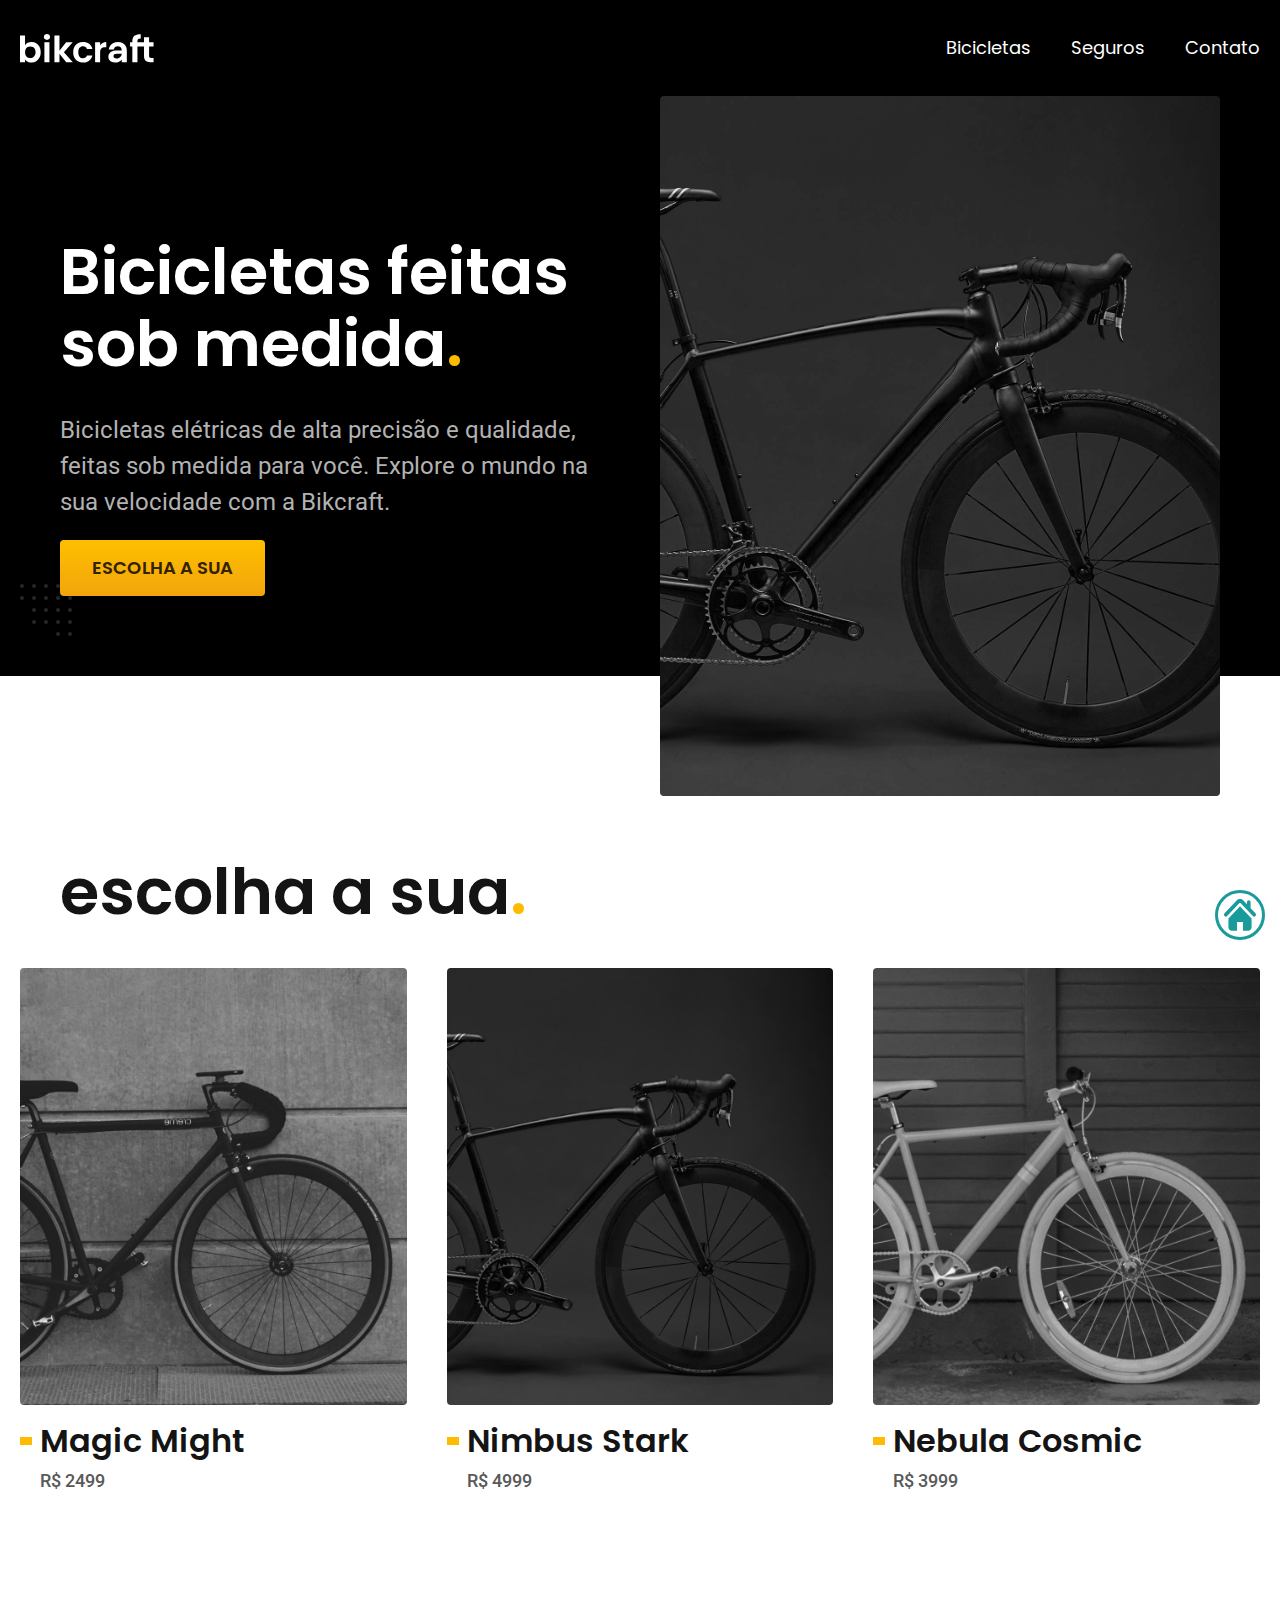
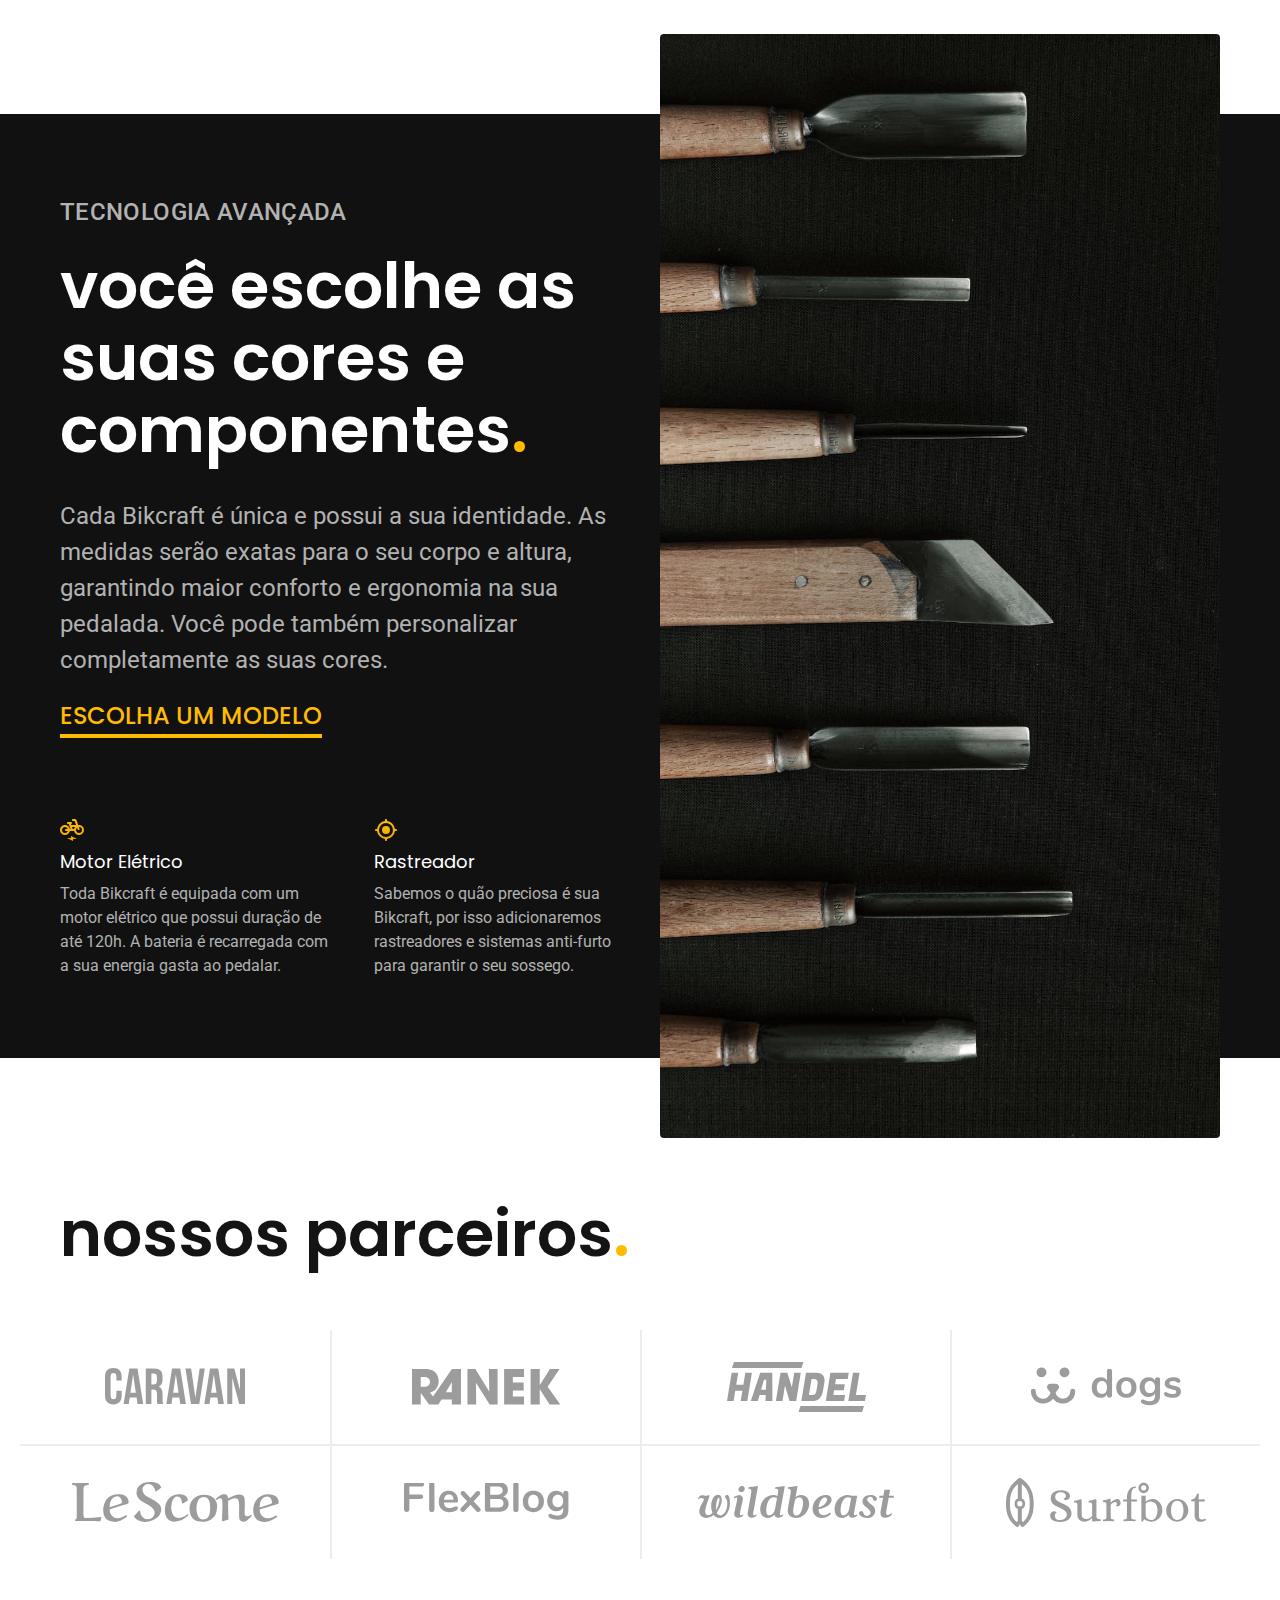
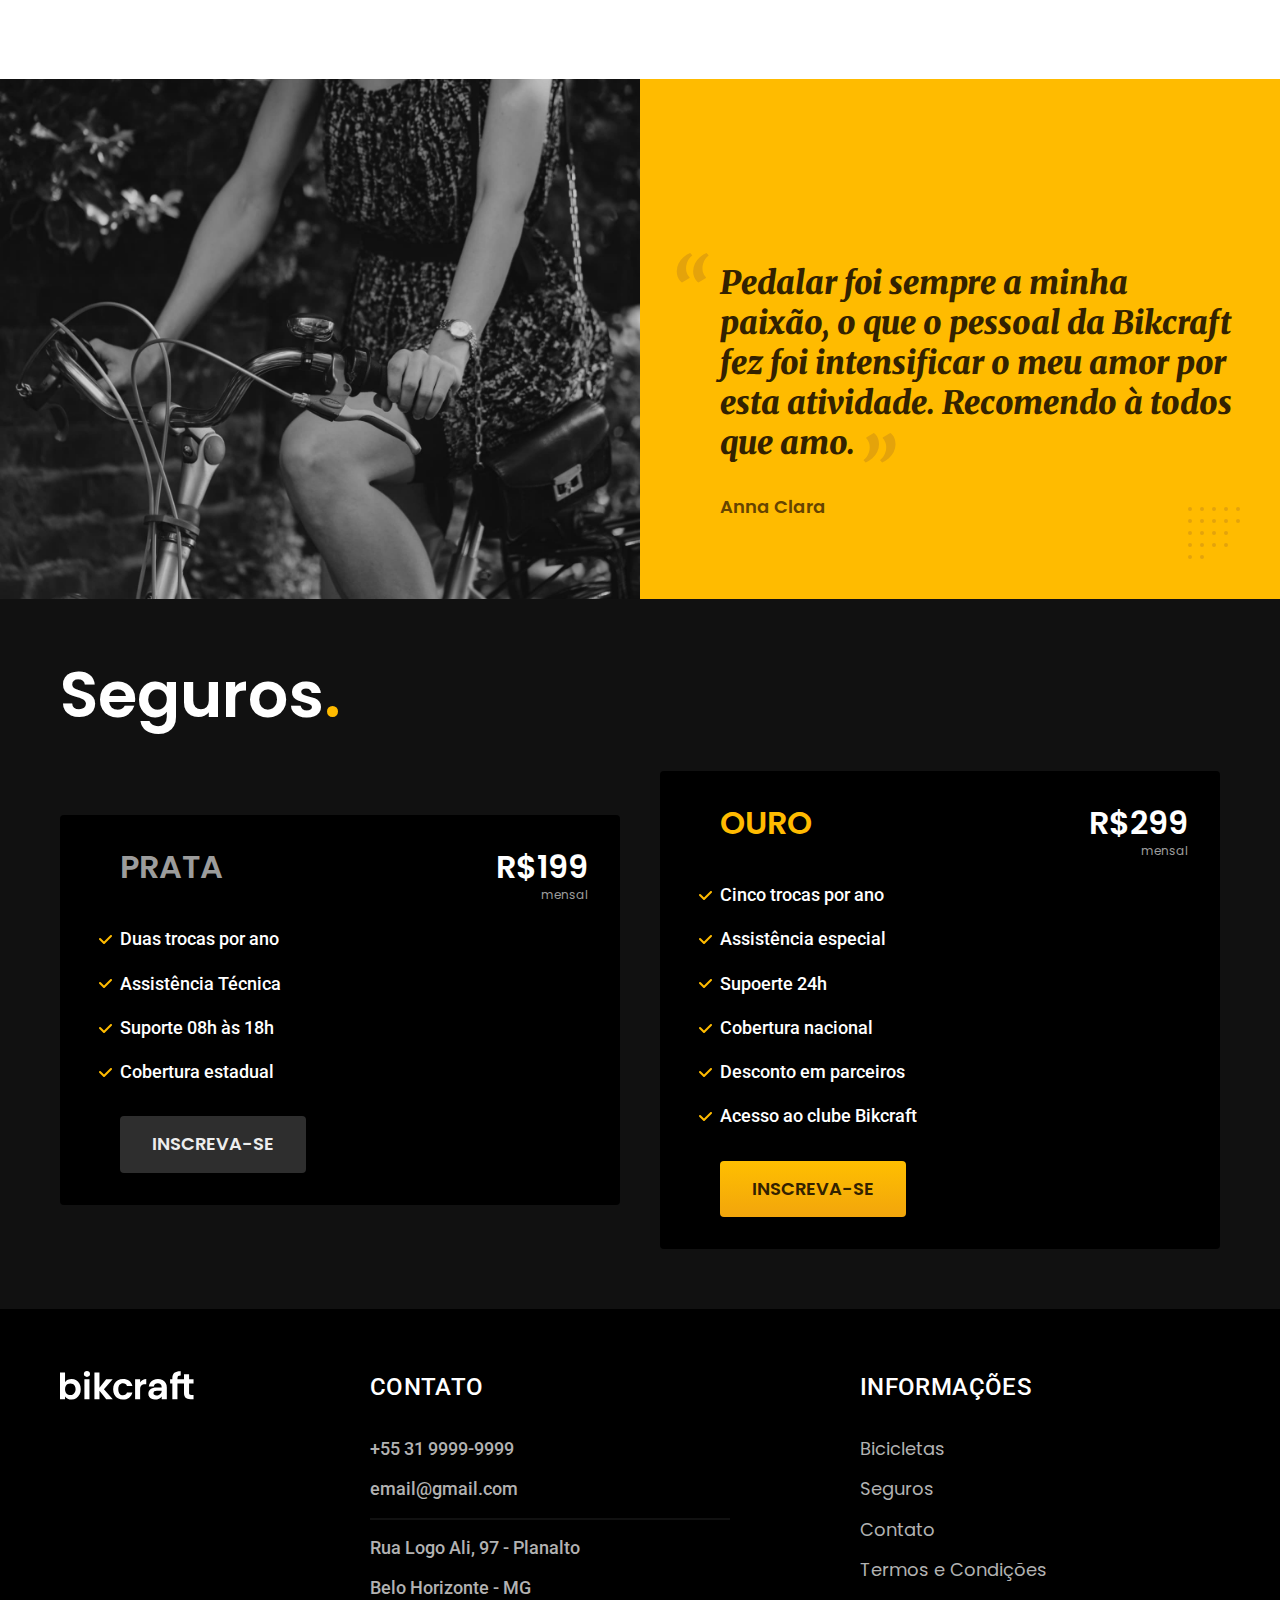
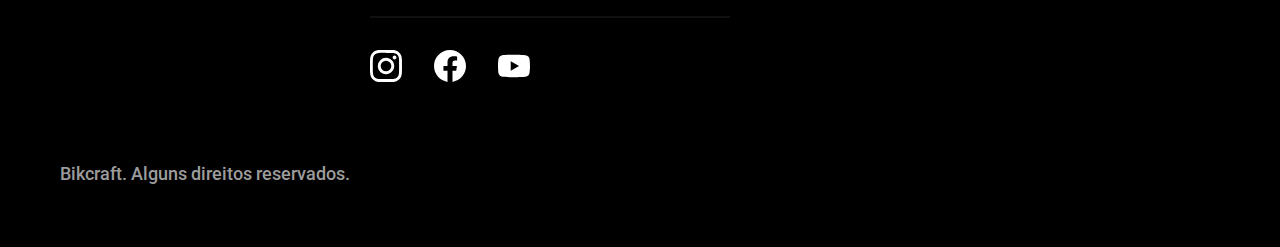
==== commit 908aa175: "add new project" ====
--- a/bikcraft/projeto-bikcraft/index.html
+++ b/bikcraft/projeto-bikcraft/index.html
@@ -12,6 +12,7 @@
   <link rel="preconnect" href="https://fonts.googleapis.com">
   <link rel="preconnect" href="https://fonts.gstatic.com" crossorigin>
   <link href="https://fonts.googleapis.com/css2?family=Merriweather:ital,wght@1,900&family=Poppins:wght@400;600&family=Roboto:wght@400;500&display=swap" rel="stylesheet">
+  <link rel="stylesheet" href="/css/global.css">
   <script>document.documentElement.classList.add('js')</script>
 </head>
 
@@ -196,6 +197,8 @@
     </div>
   </footer>
 
+  <a class="link-home" href="/index.html"><img src="/img/home-icon.svg" alt="ícone home"></a>
+
   <script src="./js/plugins/simple-anime.js"></script>
   <script src="./js/script.js"></script>
 </body>
--- a/css/global.css
+++ b/css/global.css
@@ -0,0 +1,73 @@
+body {
+  margin: 0px;
+  font-family: "Fira Sans", Arial, sans-serif;
+  color: #141414;
+}
+
+h1,
+h2,
+h3,
+p {
+  margin: 0px;
+}
+
+ul {
+  margin: 0px;
+  padding: 0px;
+  list-style: none;
+}
+
+img {
+  max-width: 100%;
+  height: auto;
+  display: block;
+}
+
+.subtitulo {
+  font-size: 8rem;
+  line-height: 1;
+  text-transform: uppercase;
+  word-break: break-all;
+  max-width: 4ch;
+}
+
+@media (max-width: 800px) {
+  .subtitulo {
+    font-size: 3rem;
+    text-transform: capitalize;
+    max-width: initial !important;
+  }
+}
+
+.link-home {
+  padding: 6px;
+  width: 32px;
+  height: 32px;
+  position: fixed;
+  border-radius: 50%;
+  border: 3px solid #1a9b9b;
+  top: 890px;
+  right: 15px;
+}
+
+@keyframes bounce {
+  0%,
+  20%,
+  60%,
+  100% {
+    -webkit-transform: translateY(0);
+    transform: translateY(0);
+  }
+  40% {
+    -webkit-transform: translateY(-20px);
+    transform: translateY(-20px);
+  }
+  80% {
+    -webkit-transform: translateY(-10px);
+    transform: translateY(-10px);
+  }
+}
+
+.link-home:hover {
+  animation: bounce 1s;
+}
